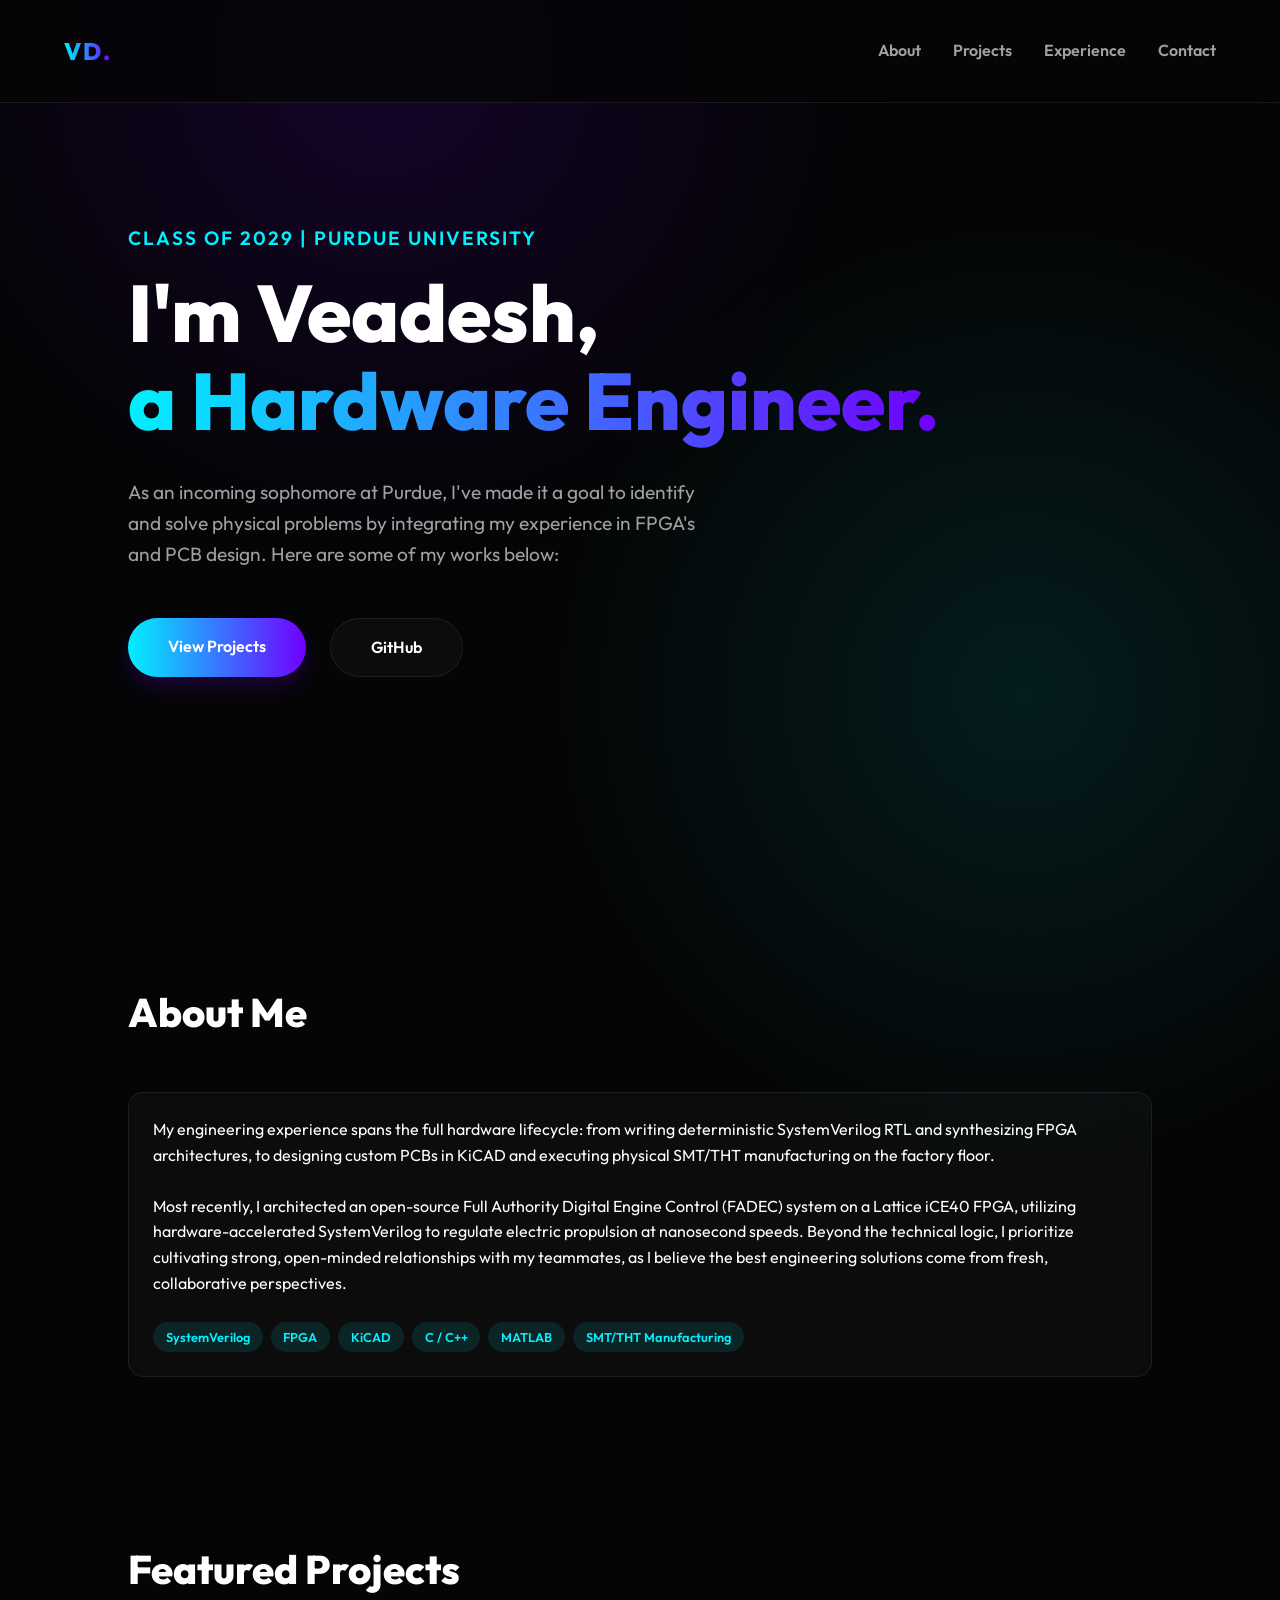
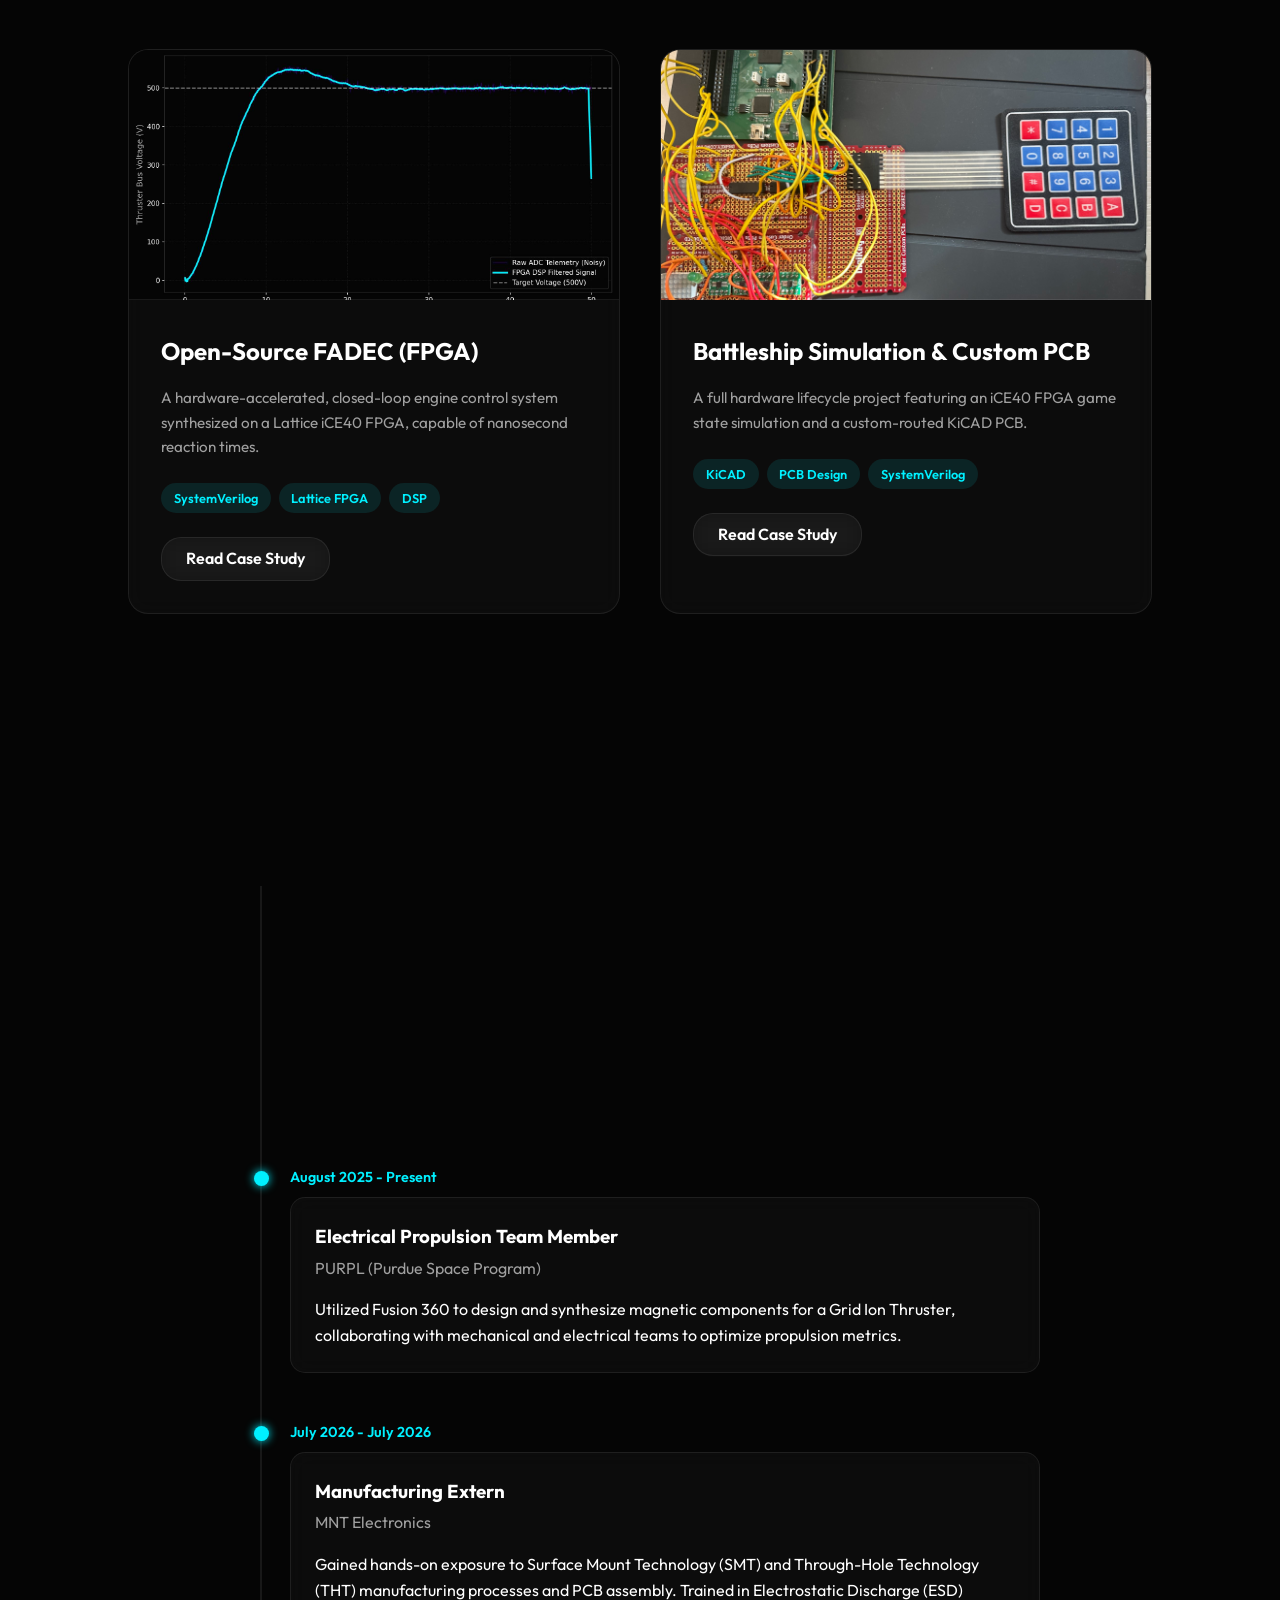
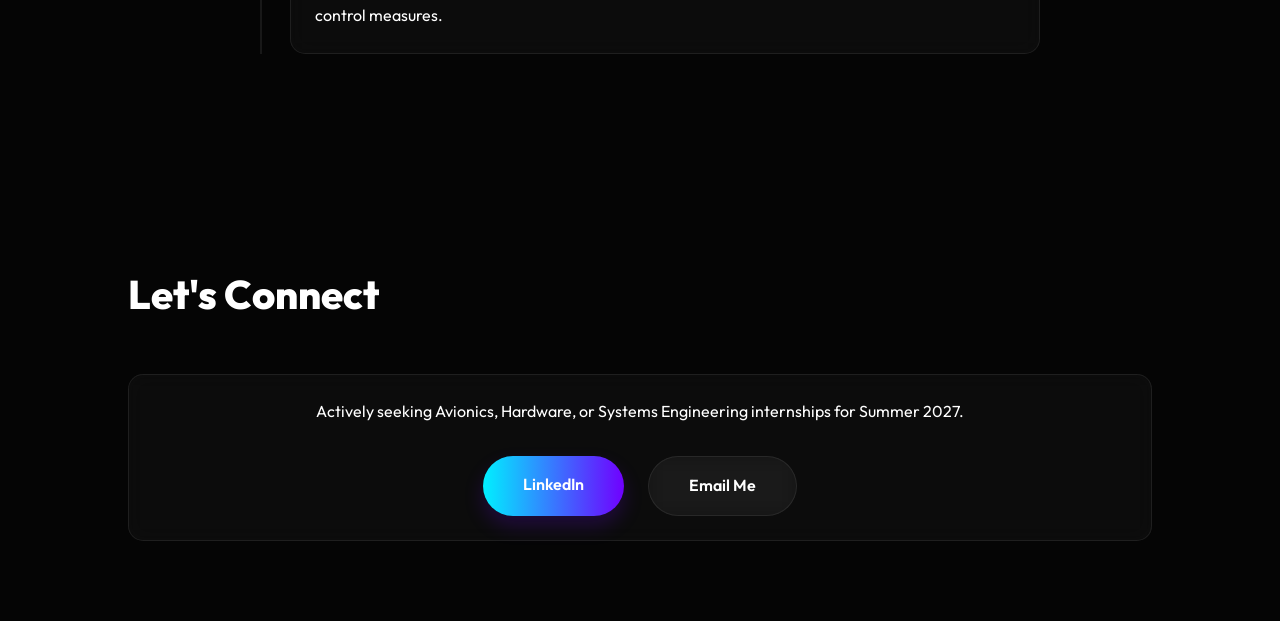
==== index.html @ ff44c983 "Initial commit with premium UI and Mermaid case studies" ====
<!DOCTYPE html>
<html lang="en">
<head>
    <meta charset="UTF-8">
    <meta name="viewport" content="width=device-width, initial-scale=1.0">
    <title>Veadesh Dhanasekar | Hardware & Systems Engineer</title>
    <link rel="stylesheet" href="style.css">
</head>
<body>
    <div class="bg-glow"></div>
    <div class="bg-glow right"></div>

    <nav>
        <div class="logo">VD.</div>
        <ul class="nav-links">
            <li><a href="#about">About</a></li>
            <li><a href="#projects">Projects</a></li>
            <li><a href="#experience">Experience</a></li>
            <li><a href="#contact">Contact</a></li>
        </ul>
    </nav>

    <header class="hero" id="home">
        <span class="hero-subtitle">Class of 2029 | Purdue University</span>
        <h1>I'm Veadesh,<br><span class="gradient-text">a Hardware Engineer.</span></h1>
        <p>As an incoming sophomore at Purdue, I've made it a goal to identify and solve physical problems by integrating my experience in FPGA's and PCB design.  Here are some of my works below:</p>
        <div class="btn-group">
            <a href="#projects" class="btn btn-primary">View Projects</a>
            <a href="https://github.com/VeadeshD/dingleLine" target="_blank" class="btn btn-secondary">GitHub</a>
        </div>
    </header>

    <section id="about" class="hidden">
        <h2 class="section-title">About Me</h2>
        <div class="timeline-content">
            <p>My engineering experience spans the full hardware lifecycle: from writing deterministic SystemVerilog RTL and synthesizing FPGA architectures, to designing custom PCBs in KiCAD and executing physical SMT/THT manufacturing on the factory floor.</p>
            <br>
            <p>Most recently, I architected an open-source Full Authority Digital Engine Control (FADEC) system on a Lattice iCE40 FPGA, utilizing hardware-accelerated SystemVerilog to regulate electric propulsion at nanosecond speeds. Beyond the technical logic, I prioritize cultivating strong, open-minded relationships with my teammates, as I believe the best engineering solutions come from fresh, collaborative perspectives.</p>
            <br>
            <div class="tags">
                <span class="tag">SystemVerilog</span>
                <span class="tag">FPGA</span>
                <span class="tag">KiCAD</span>
                <span class="tag">C / C++</span>
                <span class="tag">MATLAB</span>
                <span class="tag">SMT/THT Manufacturing</span>
            </div>
        </div>
    </section>

    <section id="projects">
        <h2 class="section-title hidden">Featured Projects</h2>
        <div class="projects-grid">
            <!-- FADEC Project -->
            <div class="project-card hidden">
                <!-- Using the real photo -->
                <div class="project-img" style="background-image: url('fadec_plot.jpg');"></div>
                <div class="project-content">
                    <h3 class="project-title">Open-Source FADEC (FPGA)</h3>
                    <p class="project-desc">A hardware-accelerated, closed-loop engine control system synthesized on a Lattice iCE40 FPGA, capable of nanosecond reaction times.</p>
                    <div class="tags">
                        <span class="tag">SystemVerilog</span>
                        <span class="tag">Lattice FPGA</span>
                        <span class="tag">DSP</span>
                    </div>
                    <a href="fadec.html" class="btn btn-secondary" style="margin-top: 1.5rem; display: inline-block; padding: 0.5rem 1.5rem; border-radius: 20px;">Read Case Study</a>
                </div>
            </div>

            <!-- Battleship Project -->
            <div class="project-card hidden">
                <!-- Using the real photo -->
                <div class="project-img" style="background-image: url('battleship.jpg');"></div>
                <div class="project-content">
                    <h3 class="project-title">Battleship Simulation & Custom PCB</h3>
                    <p class="project-desc">A full hardware lifecycle project featuring an iCE40 FPGA game state simulation and a custom-routed KiCAD PCB.</p>
                    <div class="tags">
                        <span class="tag">KiCAD</span>
                        <span class="tag">PCB Design</span>
                        <span class="tag">SystemVerilog</span>
                    </div>
                    <a href="battleship.html" class="btn btn-secondary" style="margin-top: 1.5rem; display: inline-block; padding: 0.5rem 1.5rem; border-radius: 20px;">Read Case Study</a>
                </div>
            </div>
        </div>
    </section>

    <section id="experience">
        <h2 class="section-title hidden">Experience</h2>
        <div class="timeline">
            <!-- SoCet -->
            <div class="timeline-item hidden">
                <div class="timeline-date">August 2025 - Present</div>
                <div class="timeline-content">
                    <h3>Hardware Design Engineer</h3>
                    <h4>SoCet (System-on-Chip Extension Technologies)</h4>
                    <p>Engineered the overall SystemVerilog structure for a custom PCB, developing and integrating multiple functional modules. Managed the full hardware lifecycle from initial schematics through hardware validation.</p>
                </div>
            </div>
            
            <!-- PURPL -->
            <div class="timeline-item hidden">
                <div class="timeline-date">August 2025 - Present</div>
                <div class="timeline-content">
                    <h3>Electrical Propulsion Team Member</h3>
                    <h4>PURPL (Purdue Space Program)</h4>
                    <p>Utilized Fusion 360 to design and synthesize magnetic components for a Grid Ion Thruster, collaborating with mechanical and electrical teams to optimize propulsion metrics.</p>
                </div>
            </div>

            <!-- MNT Electronics -->
            <div class="timeline-item hidden">
                <div class="timeline-date">July 2026 - July 2026</div>
                <div class="timeline-content">
                    <h3>Manufacturing Extern</h3>
                    <h4>MNT Electronics</h4>
                    <p>Gained hands-on exposure to Surface Mount Technology (SMT) and Through-Hole Technology (THT) manufacturing processes and PCB assembly. Trained in Electrostatic Discharge (ESD) control measures.</p>
                </div>
            </div>
        </div>
    </section>

    <section id="contact" class="hidden">
        <h2 class="section-title">Let's Connect</h2>
        <div class="timeline-content" style="text-align: center;">
            <p style="margin-bottom: 2rem;">Actively seeking Avionics, Hardware, or Systems Engineering internships for Summer 2027.</p>
            <div class="btn-group" style="justify-content: center;">
                <a href="https://www.linkedin.com/in/veadesh-dhanasekar/" target="_blank" class="btn btn-primary">LinkedIn</a>
                <a href="mailto:your.email@purdue.edu" class="btn btn-secondary">Email Me</a>
            </div>
        </div>
    </section>

    <script src="script.js"></script>
</body>
</html>
---- style.css ----
@import url('https://fonts.googleapis.com/css2?family=Outfit:wght@300;400;600;800&display=swap');

:root {
    --bg-color: #050505;
    --text-primary: #ffffff;
    --text-secondary: #a0a0a0;
    --accent-primary: #00f0ff;
    --accent-secondary: #7000ff;
    --glass-bg: rgba(255, 255, 255, 0.03);
    --glass-border: rgba(255, 255, 255, 0.08);
}

* {
    margin: 0;
    padding: 0;
    box-sizing: border-box;
    font-family: 'Outfit', sans-serif;
}

body {
    background-color: var(--bg-color);
    color: var(--text-primary);
    overflow-x: hidden;
    line-height: 1.6;
}

/* Background Effects */
.bg-glow {
    position: fixed;
    top: -50%;
    left: -10%;
    width: 80vw;
    height: 80vw;
    background: radial-gradient(circle, rgba(112, 0, 255, 0.15) 0%, transparent 70%);
    z-index: -1;
    border-radius: 50%;
    pointer-events: none;
}
.bg-glow.right {
    top: 20%;
    left: auto;
    right: -20%;
    background: radial-gradient(circle, rgba(0, 240, 255, 0.1) 0%, transparent 70%);
}

/* Navigation */
nav {
    display: flex;
    justify-content: space-between;
    padding: 2rem 5%;
    align-items: center;
    position: fixed;
    width: 100%;
    top: 0;
    z-index: 100;
    background: rgba(5, 5, 5, 0.8);
    backdrop-filter: blur(12px);
    border-bottom: 1px solid var(--glass-border);
}

.logo {
    font-size: 1.5rem;
    font-weight: 800;
    letter-spacing: 2px;
    background: linear-gradient(90deg, var(--accent-primary), var(--accent-secondary));
    -webkit-background-clip: text;
    -webkit-text-fill-color: transparent;
}

.nav-links {
    list-style: none;
    display: flex;
    gap: 2rem;
}

.nav-links a {
    color: var(--text-secondary);
    text-decoration: none;
    font-weight: 600;
    transition: color 0.3s ease;
}

.nav-links a:hover {
    color: var(--text-primary);
}

/* Hero Section */
.hero {
    min-height: 100vh;
    display: flex;
    flex-direction: column;
    justify-content: center;
    padding: 0 10%;
    position: relative;
}

.hero-subtitle {
    color: var(--accent-primary);
    font-size: 1.2rem;
    font-weight: 600;
    margin-bottom: 1rem;
    letter-spacing: 2px;
    text-transform: uppercase;
}

.hero h1 {
    font-size: 5rem;
    font-weight: 800;
    line-height: 1.1;
    margin-bottom: 2rem;
}

.gradient-text {
    background: linear-gradient(90deg, var(--accent-primary), var(--accent-secondary));
    -webkit-background-clip: text;
    -webkit-text-fill-color: transparent;
}

.hero p {
    color: var(--text-secondary);
    font-size: 1.2rem;
    max-width: 600px;
    margin-bottom: 3rem;
}

/* Buttons */
.btn-group {
    display: flex;
    gap: 1.5rem;
}

.btn {
    padding: 1rem 2.5rem;
    border-radius: 30px;
    font-weight: 600;
    text-decoration: none;
    transition: all 0.3s ease;
    cursor: pointer;
}

.btn-primary {
    background: linear-gradient(90deg, var(--accent-primary), var(--accent-secondary));
    color: #fff;
    border: none;
    box-shadow: 0 10px 20px rgba(112, 0, 255, 0.2);
}

.btn-primary:hover {
    transform: translateY(-3px);
    box-shadow: 0 15px 25px rgba(112, 0, 255, 0.4);
}

.btn-secondary {
    background: var(--glass-bg);
    color: var(--text-primary);
    border: 1px solid var(--glass-border);
    backdrop-filter: blur(10px);
}

.btn-secondary:hover {
    background: rgba(255, 255, 255, 0.1);
    transform: translateY(-3px);
}

/* Sections */
section {
    padding: 5rem 10%;
}

.section-title {
    font-size: 2.5rem;
    margin-bottom: 3rem;
    font-weight: 800;
}

/* Project Cards */
.projects-grid {
    display: grid;
    grid-template-columns: repeat(auto-fit, minmax(350px, 1fr));
    gap: 2.5rem;
}

.project-card {
    background: var(--glass-bg);
    border: 1px solid var(--glass-border);
    border-radius: 20px;
    overflow: hidden;
    backdrop-filter: blur(10px);
    transition: all 0.4s ease;
}

.project-card:hover {
    transform: translateY(-10px);
    border-color: rgba(255, 255, 255, 0.2);
    box-shadow: 0 20px 40px rgba(0, 0, 0, 0.5);
}

.project-img {
    width: 100%;
    height: 250px;
    background-size: cover;
    background-position: center;
    border-bottom: 1px solid var(--glass-border);
}

.project-content {
    padding: 2rem;
}

.project-title {
    font-size: 1.5rem;
    margin-bottom: 1rem;
    color: var(--text-primary);
}

.project-desc {
    color: var(--text-secondary);
    margin-bottom: 1.5rem;
    font-size: 0.95rem;
}

.tags {
    display: flex;
    flex-wrap: wrap;
    gap: 0.5rem;
}

.tag {
    background: rgba(0, 240, 255, 0.1);
    color: var(--accent-primary);
    padding: 0.3rem 0.8rem;
    border-radius: 15px;
    font-size: 0.8rem;
    font-weight: 600;
}

/* Experience */
.timeline {
    position: relative;
    max-width: 800px;
    margin: 0 auto;
}
.timeline::before {
    content: '';
    position: absolute;
    width: 2px;
    background: var(--glass-border);
    top: 0;
    bottom: 0;
    left: 20px;
}
.timeline-item {
    padding-left: 50px;
    position: relative;
    margin-bottom: 3rem;
}
.timeline-item::before {
    content: '';
    position: absolute;
    width: 15px;
    height: 15px;
    border-radius: 50%;
    background: var(--accent-primary);
    left: 13.5px;
    top: 5px;
    box-shadow: 0 0 10px var(--accent-primary);
}
.timeline-date {
    color: var(--accent-primary);
    font-weight: 600;
    font-size: 0.9rem;
    margin-bottom: 0.5rem;
}
.timeline-content {
    background: var(--glass-bg);
    border: 1px solid var(--glass-border);
    border-radius: 15px;
    padding: 1.5rem;
    backdrop-filter: blur(10px);
}
.timeline-content h3 {
    margin-bottom: 0.2rem;
}
.timeline-content h4 {
    color: var(--text-secondary);
    margin-bottom: 1rem;
    font-weight: 400;
}

/* Animations */
.hidden {
    opacity: 0;
    transform: translateY(30px);
    transition: all 0.8s ease;
}

.show {
    opacity: 1;
    transform: translateY(0);
}

@media (max-width: 768px) {
    .hero h1 {
        font-size: 3rem;
    }
    .nav-links {
        display: none;
    }
}

/* Case Study Enhancements */
.case-study-hero {
    min-height: 50vh;
    display: flex;
    align-items: center;
    justify-content: center;
    text-align: center;
    padding: 8rem 10% 4rem;
    position: relative;
    z-index: 10;
}

.content-body {
    max-width: 1000px;
    margin: 0 auto;
    padding: 2rem 5% 5rem;
    z-index: 10;
    position: relative;
}

.content-body h2 {
    font-size: 2rem;
    margin: 3rem 0 1.5rem;
    color: var(--accent-primary);
    font-weight: 800;
}

.content-body p {
    margin-bottom: 1.5rem;
    color: var(--text-secondary);
    font-size: 1.15rem;
    line-height: 1.7;
}

.split-layout {
    display: flex;
    gap: 3rem;
    align-items: center;
    margin: 3rem 0;
}

.split-text {
    flex: 1;
}

.split-visual {
    flex: 1.2;
}

@media (max-width: 900px) {
    .split-layout {
        flex-direction: column;
    }
}

.glass-panel {
    background: var(--glass-bg);
    border: 1px solid var(--glass-border);
    border-radius: 20px;
    padding: 2rem;
    backdrop-filter: blur(12px);
    box-shadow: 0 20px 40px rgba(0, 0, 0, 0.4);
    transition: transform 0.3s ease;
}

.glass-panel:hover {
    transform: translateY(-5px);
    border-color: rgba(0, 240, 255, 0.2);
}

.hero-img {
    width: 100%;
    border-radius: 20px;
    margin: 0 auto 3rem;
    display: block;
    border: 1px solid var(--glass-border);
    box-shadow: 0 20px 50px rgba(0, 0, 0, 0.6);
}

/* Code Block Enhancements */
pre[class*="language-"] {
    background: #0a0a0a !important;
    border: 1px solid var(--glass-border);
    border-radius: 15px;
    margin: 1.5rem 0 !important;
    padding: 1.5rem !important;
    box-shadow: inset 0 0 20px rgba(0, 0, 0, 0.8);
}

/* Mermaid Enhancements */
.mermaid {
    background: rgba(255, 255, 255, 0.02);
    border-radius: 15px;
    padding: 1.5rem;
    border: 1px solid var(--glass-border);
    display: flex;
    justify-content: center;
    overflow-x: auto;
}
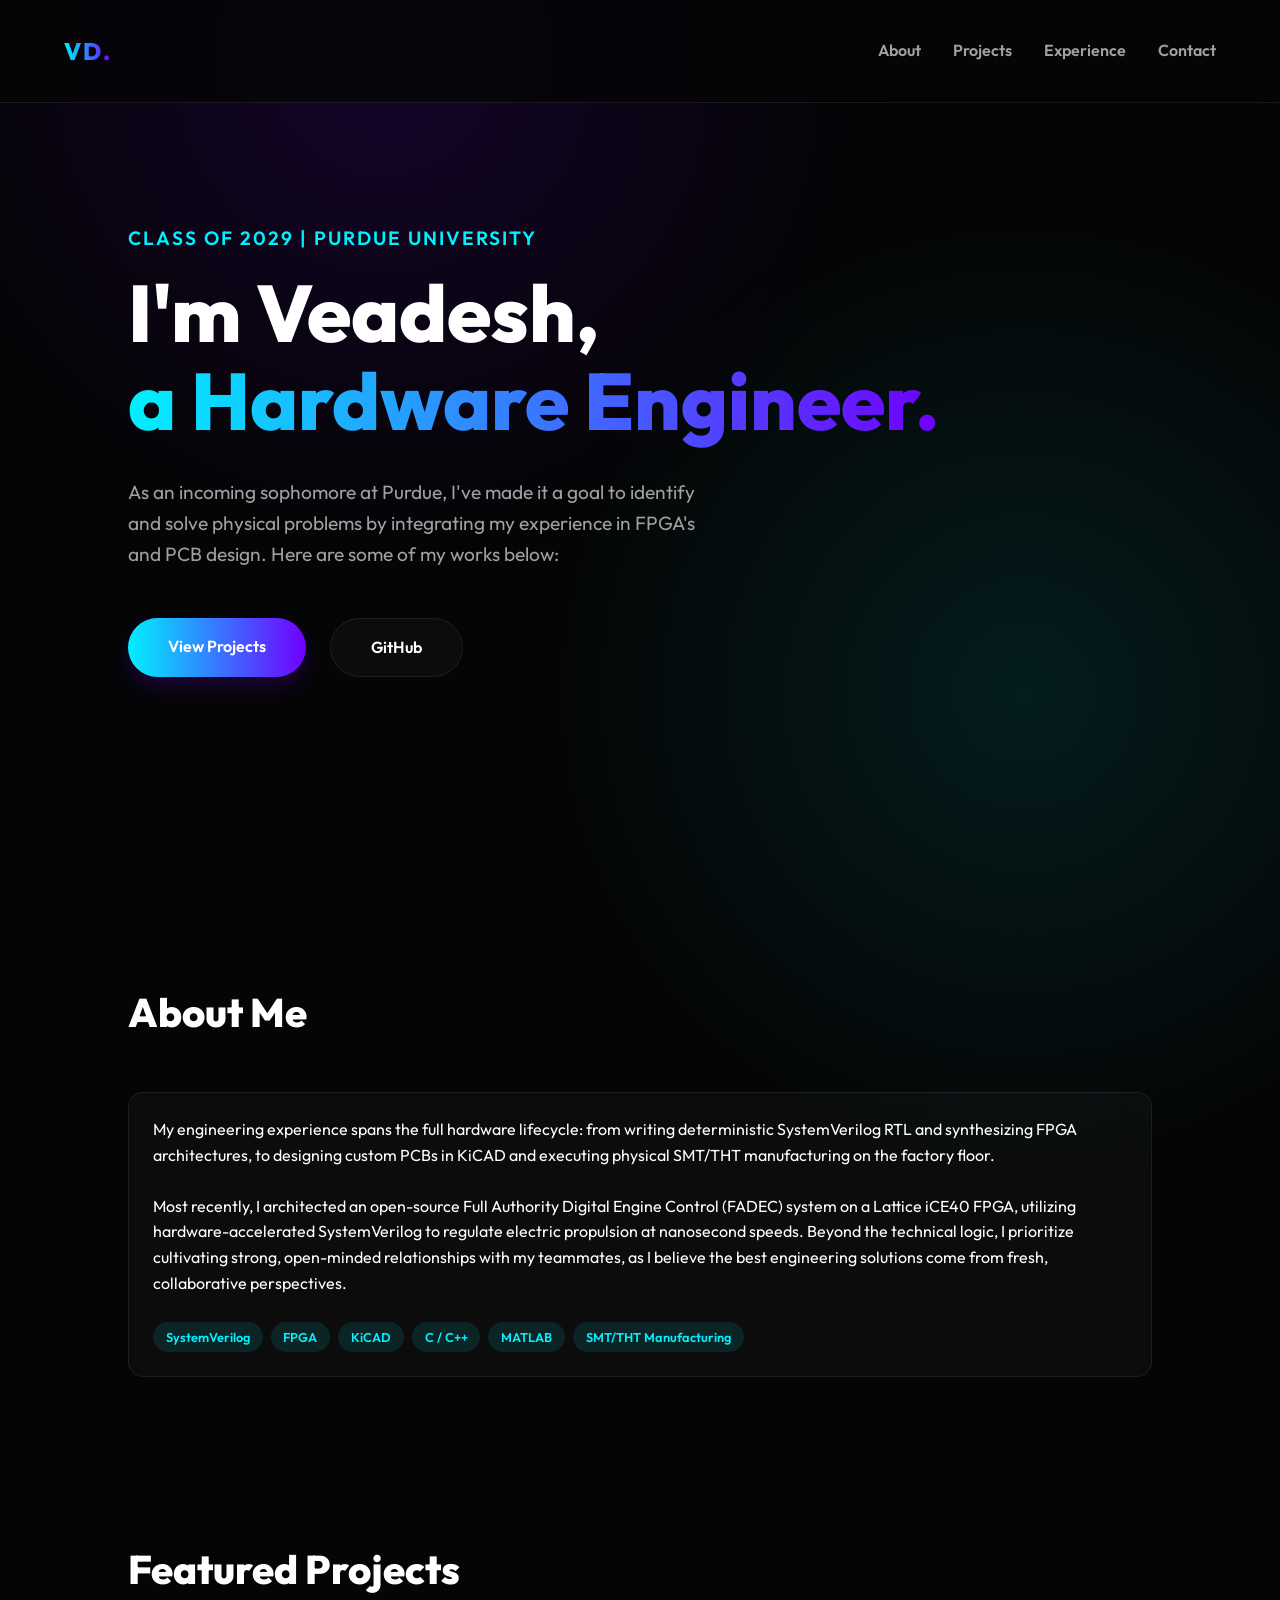
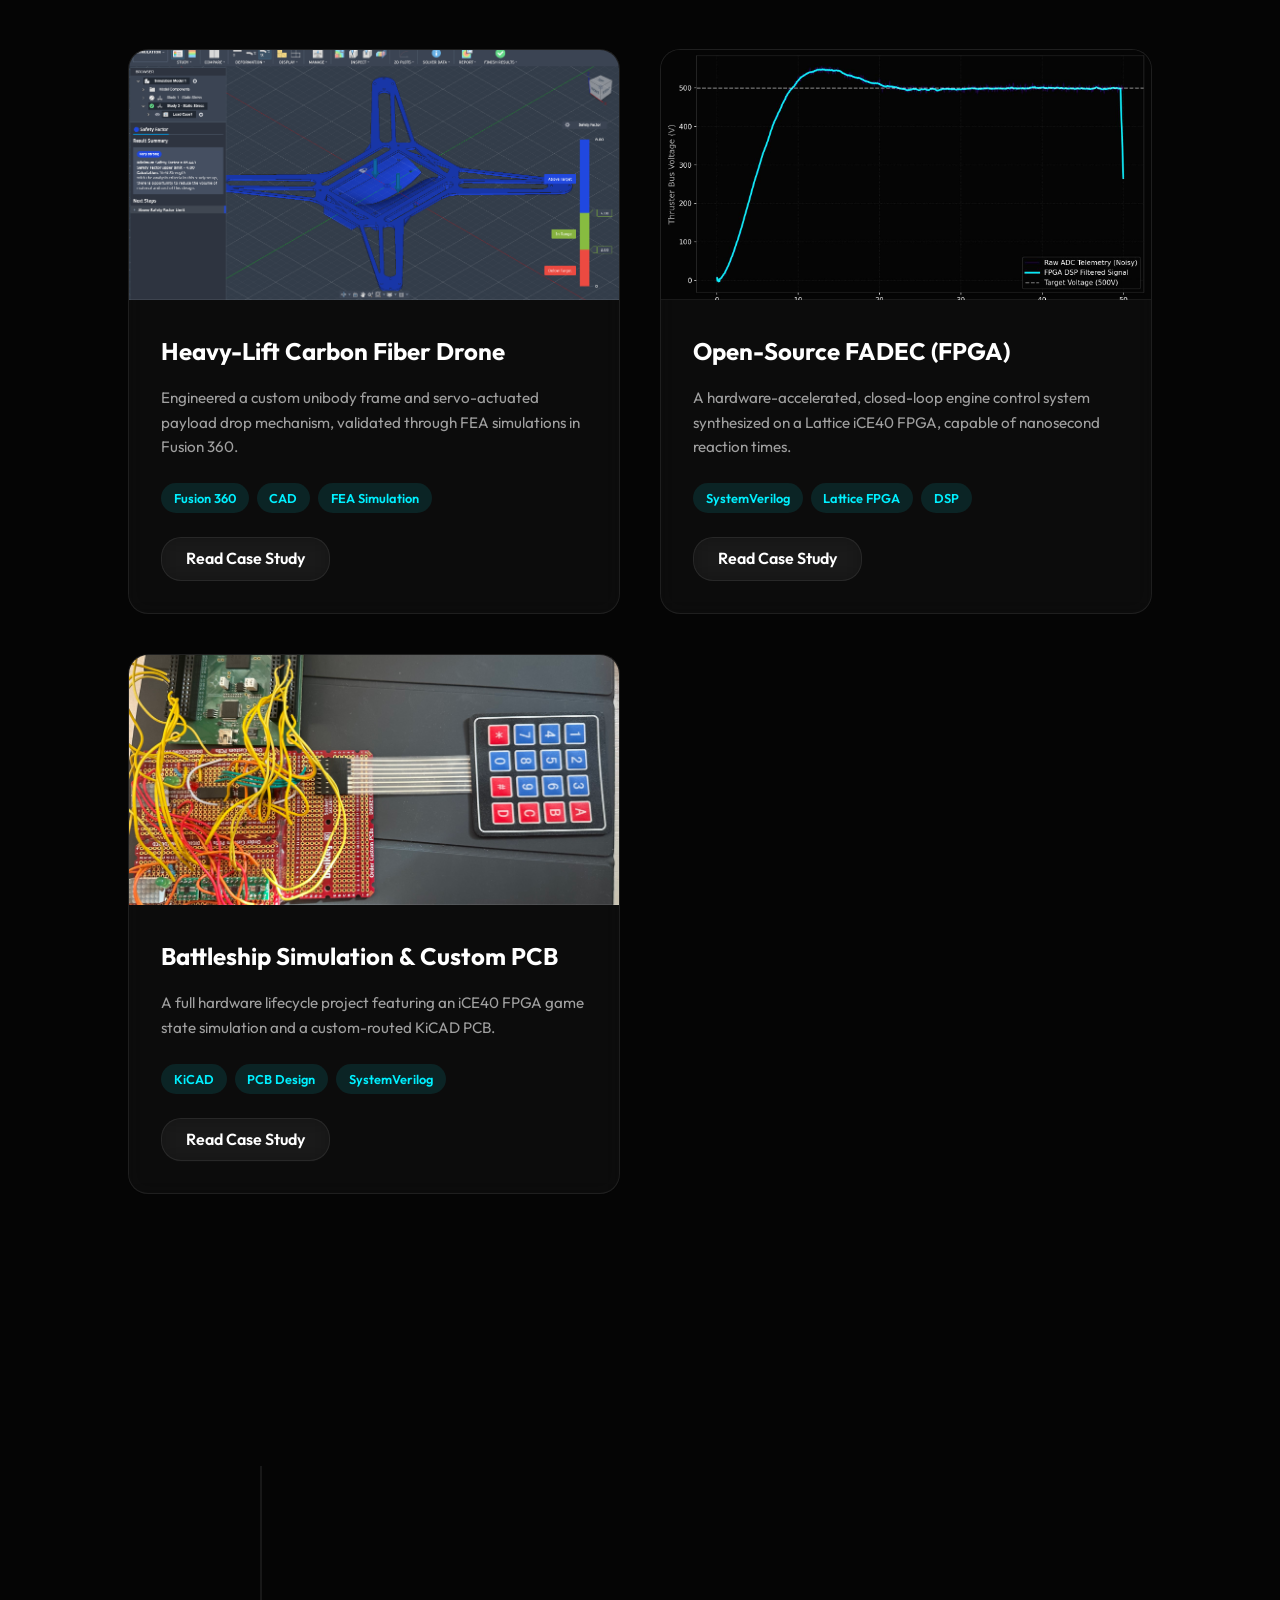
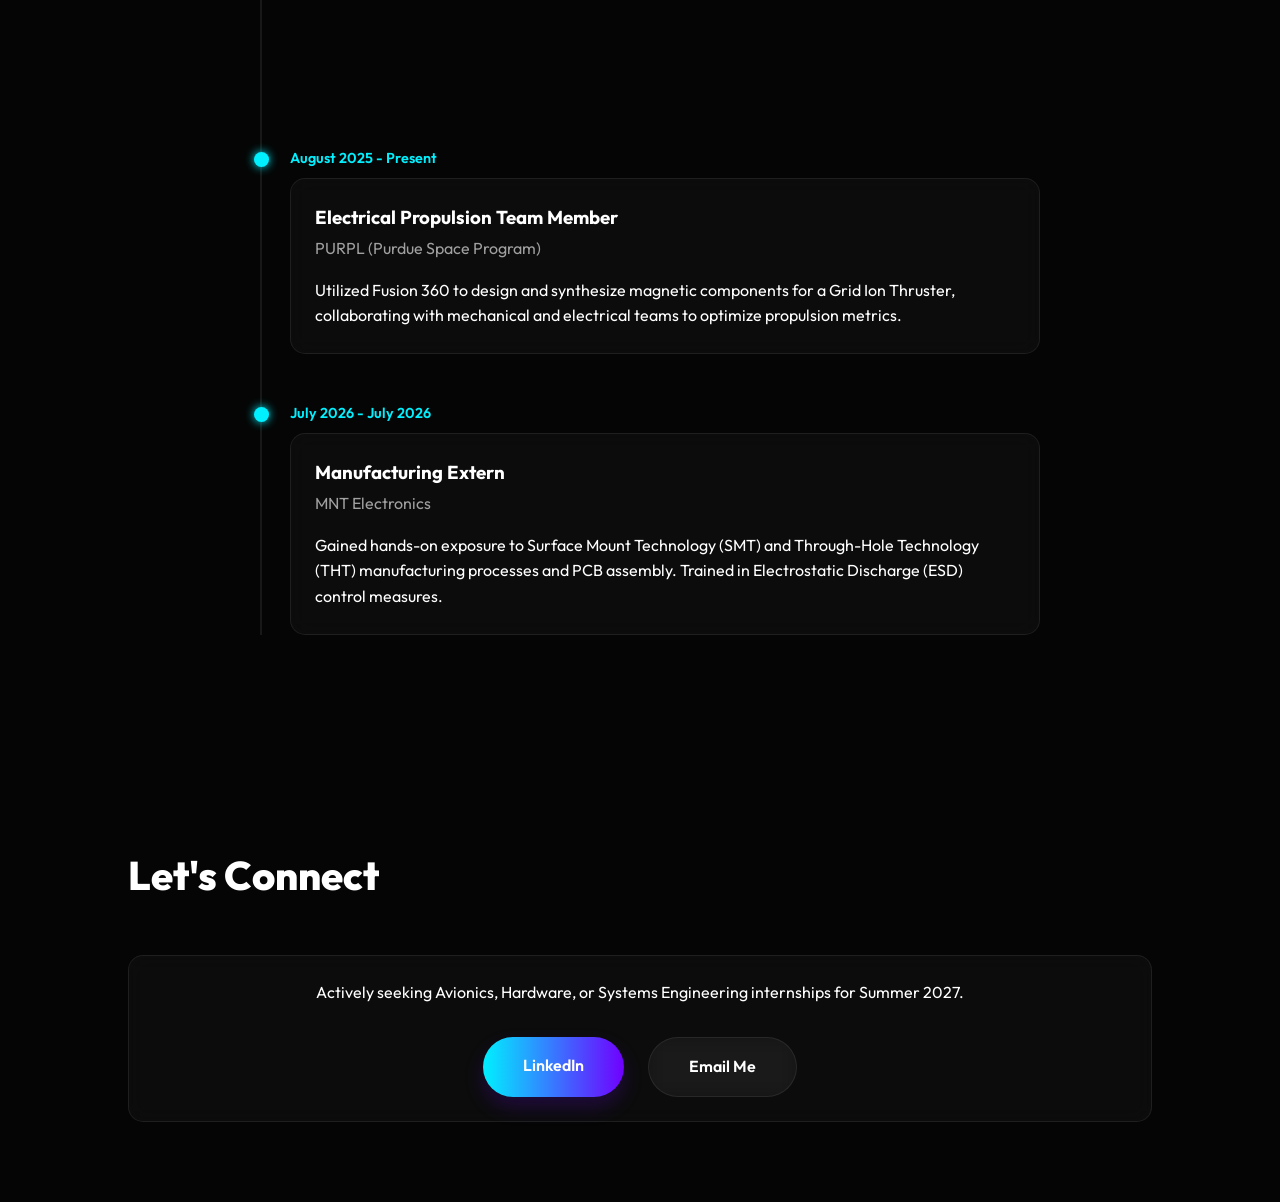
==== commit 3e5d9a12: "Add heavy lift drone case study" ====
--- a/index.html
+++ b/index.html
@@ -51,6 +51,22 @@
     <section id="projects">
         <h2 class="section-title hidden">Featured Projects</h2>
         <div class="projects-grid">
+            <!-- Drone Project -->
+            <div class="project-card hidden">
+                <!-- Using the real photo -->
+                <div class="project-img" style="background-image: url('drone.png');"></div>
+                <div class="project-content">
+                    <h3 class="project-title">Heavy-Lift Carbon Fiber Drone</h3>
+                    <p class="project-desc">Engineered a custom unibody frame and servo-actuated payload drop mechanism, validated through FEA simulations in Fusion 360.</p>
+                    <div class="tags">
+                        <span class="tag">Fusion 360</span>
+                        <span class="tag">CAD</span>
+                        <span class="tag">FEA Simulation</span>
+                    </div>
+                    <a href="drone.html" class="btn btn-secondary" style="margin-top: 1.5rem; display: inline-block; padding: 0.5rem 1.5rem; border-radius: 20px;">Read Case Study</a>
+                </div>
+            </div>
+
             <!-- FADEC Project -->
             <div class="project-card hidden">
                 <!-- Using the real photo -->
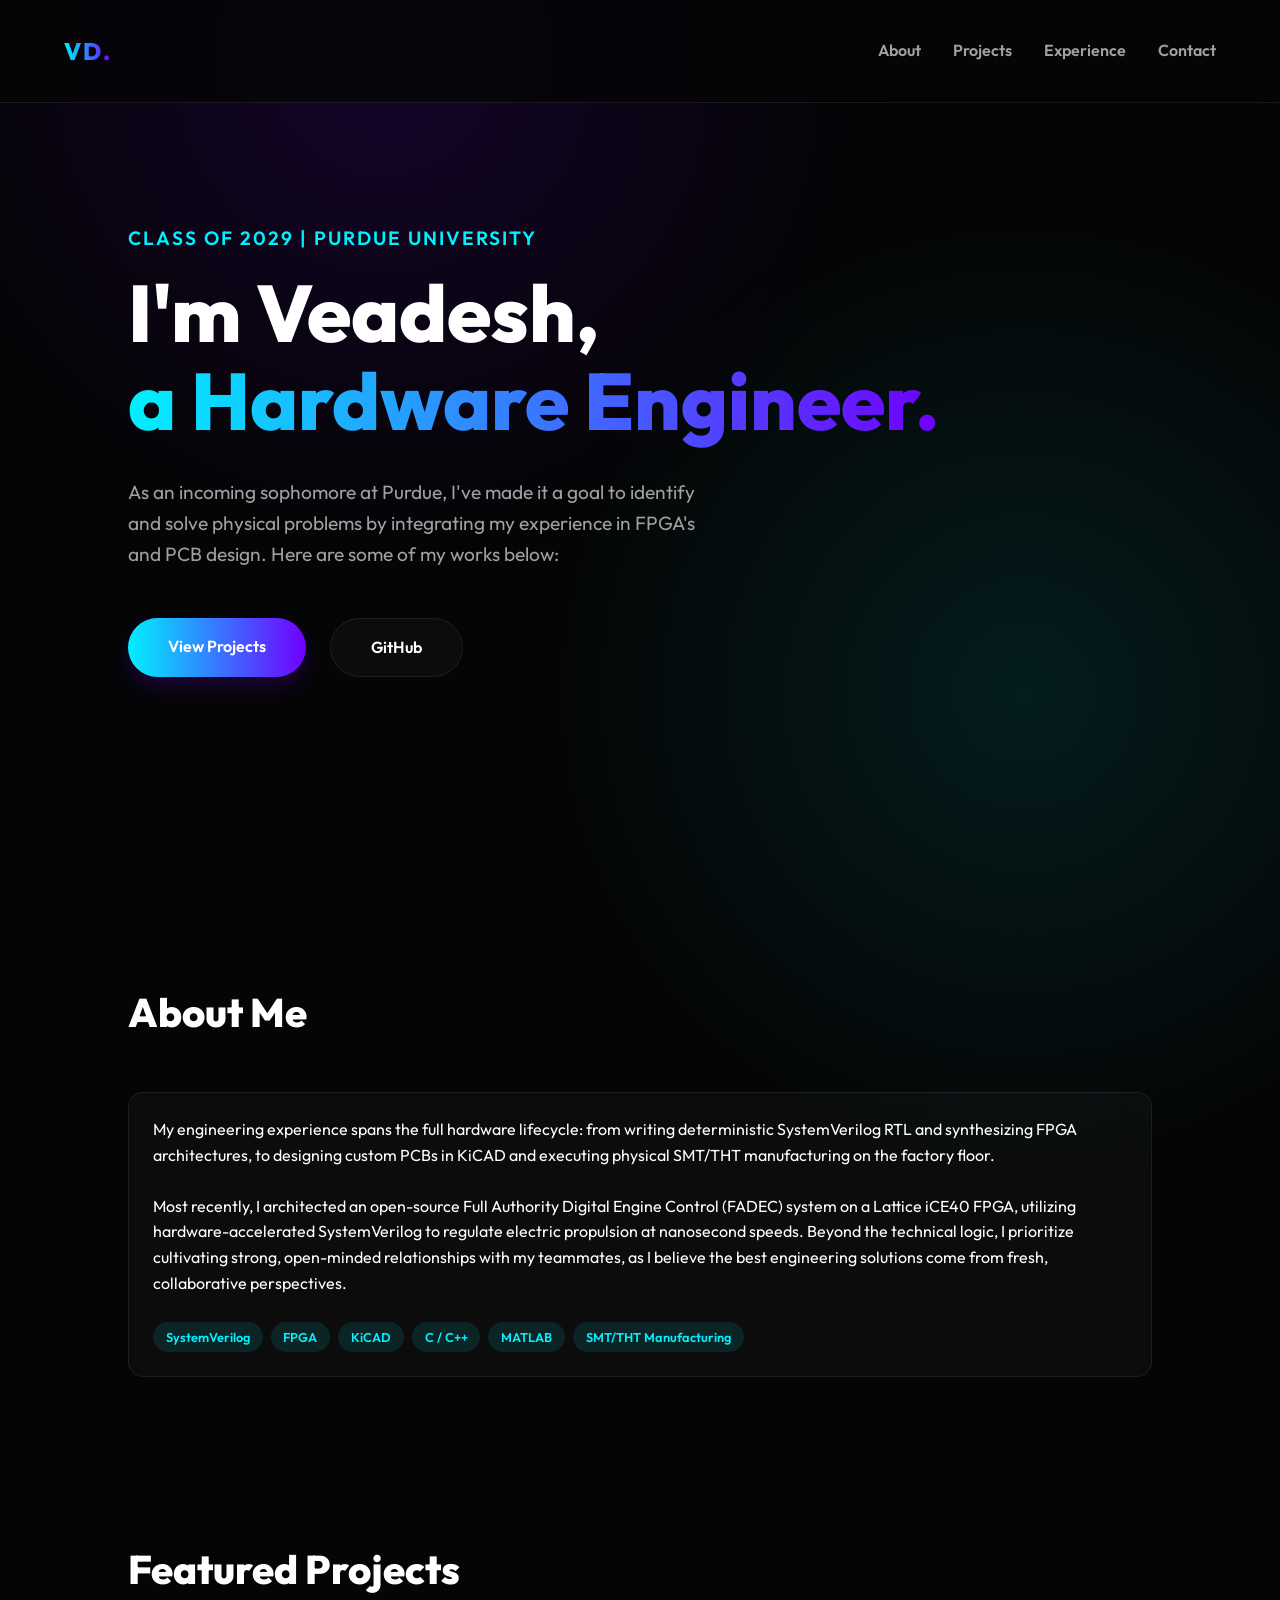
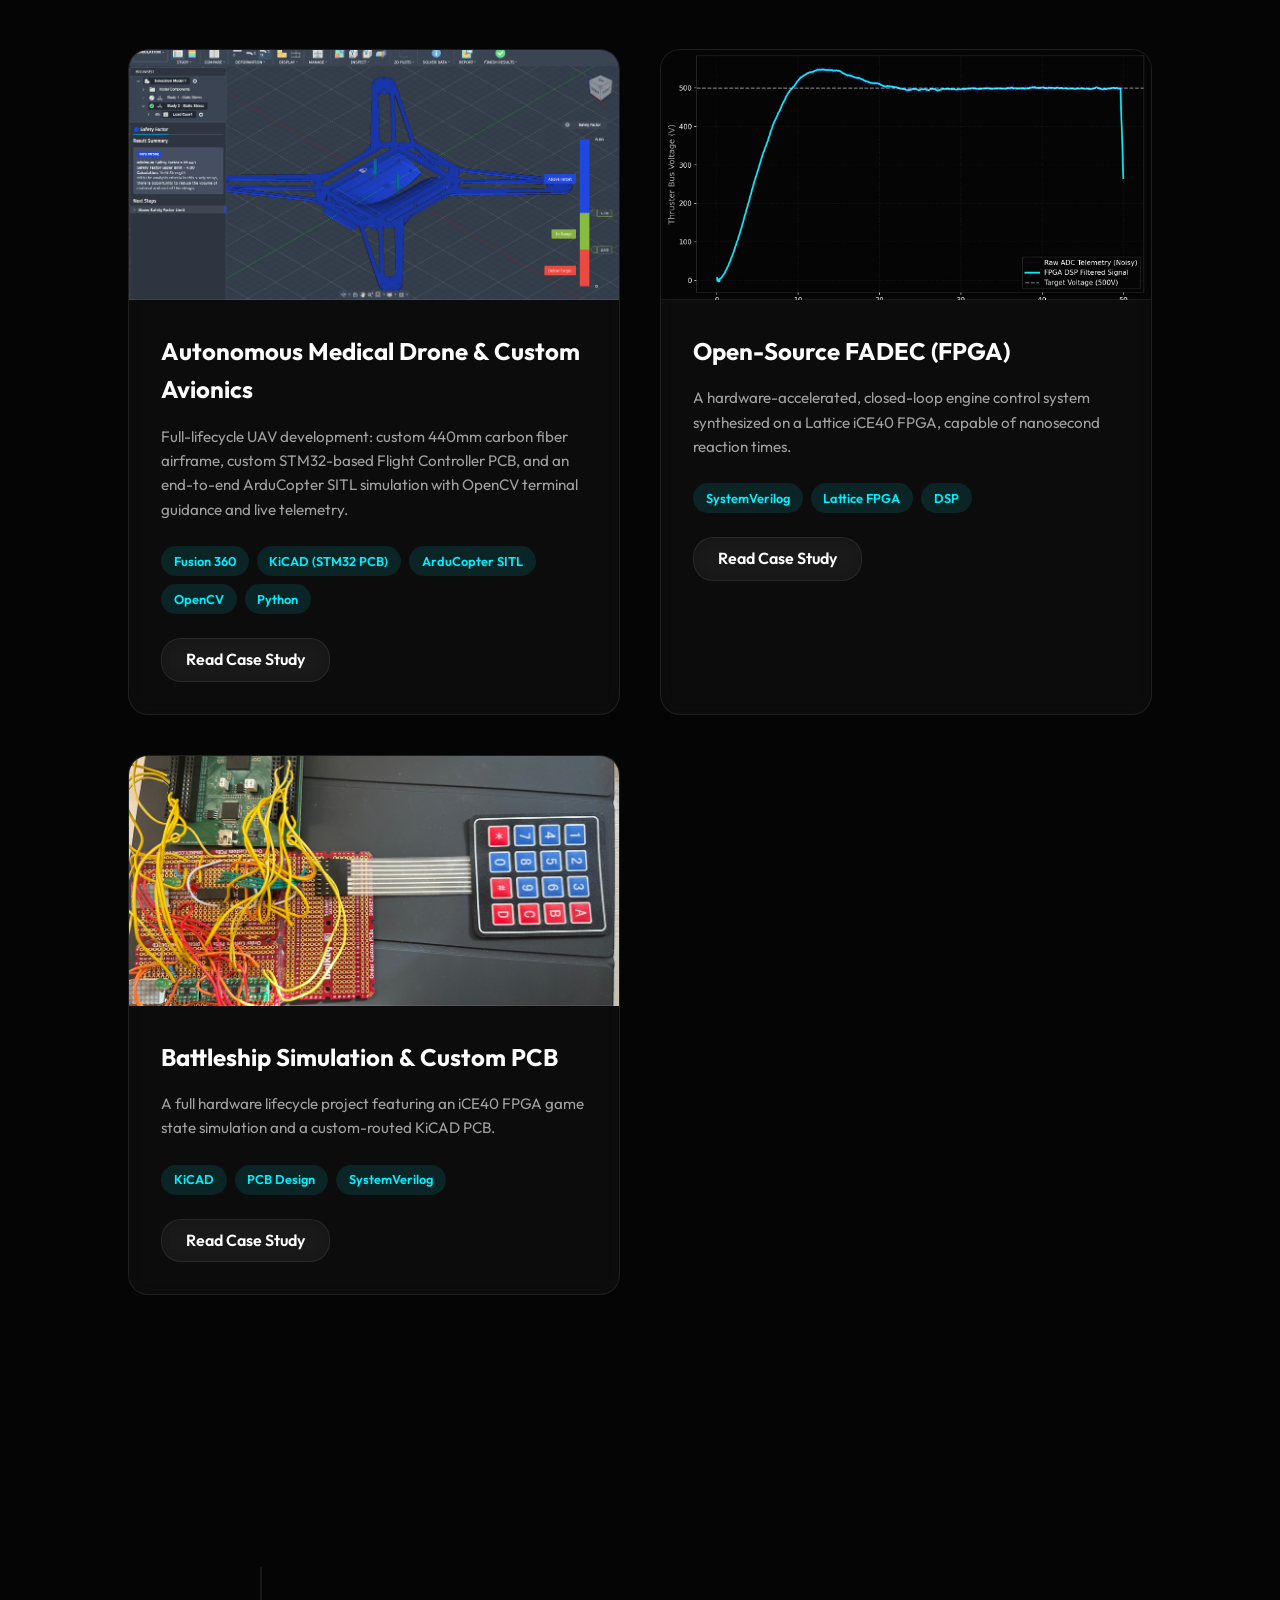
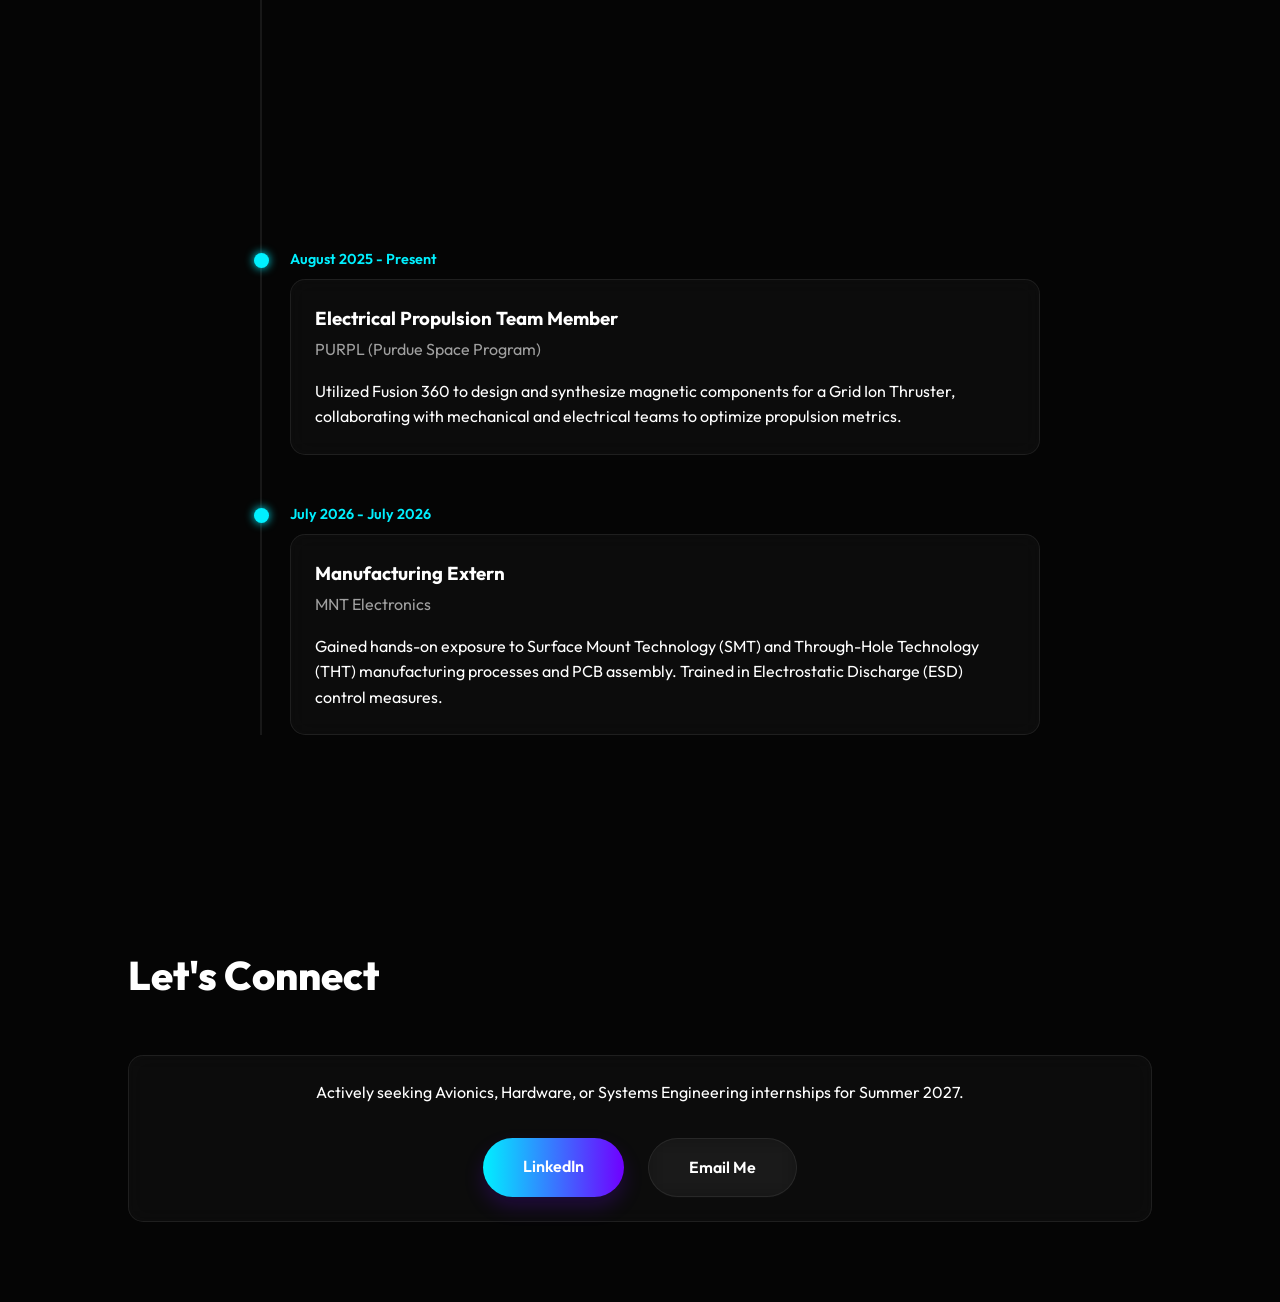
==== commit 60418c36: "Update portfolio with custom STM32 Flight Controller and ArduCopter autonomous software stack" ====
--- a/index.html
+++ b/index.html
@@ -56,12 +56,14 @@
                 <!-- Using the real photo -->
                 <div class="project-img" style="background-image: url('drone.png');"></div>
                 <div class="project-content">
-                    <h3 class="project-title">Heavy-Lift Carbon Fiber Drone</h3>
-                    <p class="project-desc">Engineered a custom unibody frame and servo-actuated payload drop mechanism, validated through FEA simulations in Fusion 360.</p>
+                    <h3 class="project-title">Autonomous Medical Drone & Custom Avionics</h3>
+                    <p class="project-desc">Full-lifecycle UAV development: custom 440mm carbon fiber airframe, custom STM32-based Flight Controller PCB, and an end-to-end ArduCopter SITL simulation with OpenCV terminal guidance and live telemetry.</p>
                     <div class="tags">
                         <span class="tag">Fusion 360</span>
-                        <span class="tag">CAD</span>
-                        <span class="tag">FEA Simulation</span>
+                        <span class="tag">KiCAD (STM32 PCB)</span>
+                        <span class="tag">ArduCopter SITL</span>
+                        <span class="tag">OpenCV</span>
+                        <span class="tag">Python</span>
                     </div>
                     <a href="drone.html" class="btn btn-secondary" style="margin-top: 1.5rem; display: inline-block; padding: 0.5rem 1.5rem; border-radius: 20px;">Read Case Study</a>
                 </div>
